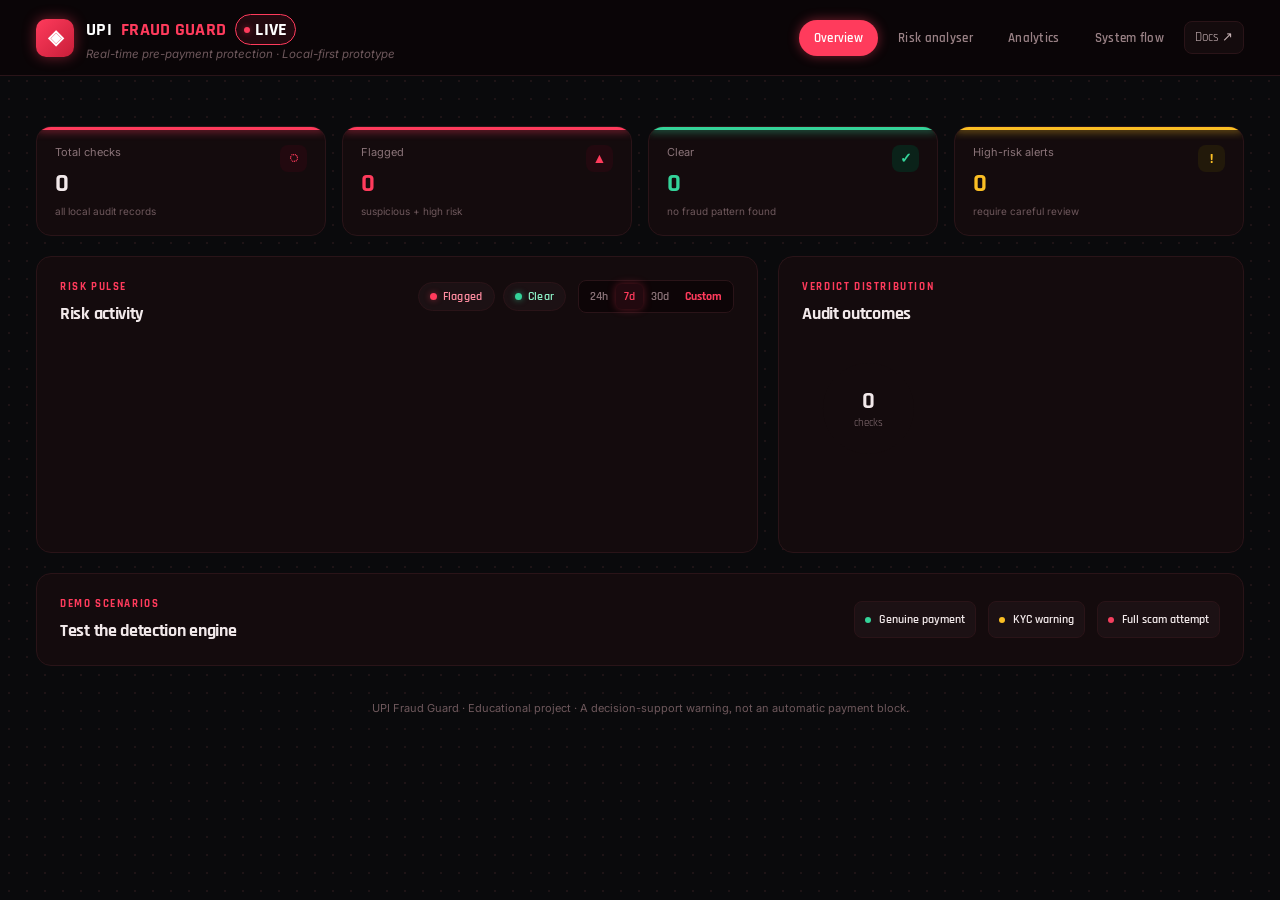
==== frontend/index.html @ fea25a8d "1st Commit" ====
<!doctype html><html lang="en"><head><meta charset="utf-8"><meta name="viewport" content="width=device-width,initial-scale=1"><title>UPI Fraud Guard</title><link rel="stylesheet" href="style.css"></head><body>
<header class="topbar"><div class="topbar-brand"><b>◈</b><div><div class="topbar-name"><span>UPI</span><strong>FRAUD GUARD</strong><span class="live-badge"><i></i>LIVE</span></div><p>Real-time pre-payment protection · Local-first prototype</p></div></div><nav class="topbar-nav"><button class="nav active" data-tab="overview">Overview</button><button class="nav" data-tab="analyse">Risk analyser</button><button class="nav" data-tab="analytics">Analytics</button><button class="nav" data-tab="flow">System flow</button><button class="icon-btn" title="Open developer API" onclick="window.open('/api-docs','_blank')">Docs ↗</button></nav></header>
<main>
<section id="overview" class="tab active">
<div class="metrics"><article>
<span>◌</span><p>Total checks</p><b id="metric-total">0</b><small>all local audit records</small></article><article><span>▲</span><p>Flagged</p><b id="metric-flagged">0</b><small>suspicious + high risk</small></article><article><span>✓</span><p>Clear</p><b id="metric-clear">0</b><small>no fraud pattern found</small></article><article><span>!</span><p>High-risk alerts</p><b id="metric-alerts">0</b><small>require careful review</small></article></div>
<div class="overview-grid"><section class="panel trend"><div class="panel-title"><div><p class="eyebrow">RISK PULSE</p><h3>Risk activity</h3></div><div style="display:flex;align-items:center;gap:12px;flex-wrap:wrap"><div class="chip-legend"><span class="chip danger"><i></i>Flagged</span><span class="chip safe"><i></i>Clear</span></div><div class="range"><button data-range="1">24h</button><button class="selected" data-range="7">7d</button><button data-range="30">30d</button><button class="goto-custom" data-goto="analytics" data-open-custom="1">Custom</button></div></div></div><div id="pulse-chart" class="chart"></div></section><section class="panel distribution"><p class="eyebrow">VERDICT DISTRIBUTION</p><h3>Audit outcomes</h3><div class="donut-wrap"><div id="donut" class="donut"><b id="donut-total">0</b><small>checks</small></div><div id="legend" class="legend"></div></div></section></div>
<section class="panel quick"><div><p class="eyebrow">DEMO SCENARIOS</p><h3>Test the detection engine</h3></div><button class="scenario safe" data-scenario="safe"><i></i> Genuine payment</button><button class="scenario warning" data-scenario="warning"><i></i> KYC warning</button><button class="scenario danger" data-scenario="danger"><i></i> Full scam attempt</button></section></section>
<section id="analyse" class="tab"><div class="two-col"><form id="risk-form" class="panel form-panel"><div class="panel-title"><div><p class="eyebrow">MULTIMODAL ANALYSER</p><h3>Check a payment request</h3></div><button type="button" id="clear" class="text-btn">Clear</button></div><p class="hint">Use any one signal or combine all of them for a fuller risk picture.</p><label>Message content <small>SMS, WhatsApp, email</small><textarea id="message" placeholder="Paste the payment message here..."></textarea></label><label>Link or QR payment payload <small>URL or upi://pay?... value</small><input id="url-qr" placeholder="https://... or upi://pay?..." autocomplete="off"></label><div class="qr-upload"><div><b>Scan a QR image</b><small>PNG or JPG · decoded locally, never stored</small></div><label class="upload-btn">Choose QR image<input id="qr-image" type="file" accept="image/*"></label></div><p id="qr-status" class="qr-status"></p><div class="form-grid"><label>Amount <small>₹</small><input id="amount" type="number" min="0" placeholder="2500"></label><label>Recipient <small>UPI ID / name</small><input id="recipient" placeholder="name@upi"></label><label>Payments in last hour<input id="frequency" type="number" min="0" placeholder="1"></label><label class="switch-label">New recipient<input id="new-recipient" type="checkbox"><span class="switch"></span></label></div><button id="check-btn" class="analyse-btn">Analyse payment risk <b>→</b></button></form><section id="result" class="panel result empty"><p class="eyebrow">LIVE VERDICT</p><div class="result-placeholder"><div class="scan">⌁</div><h3>Ready to scan</h3><p>Your risk score and the reasons behind it will appear here.</p></div></section></div><section class="panel module-panel"><div class="panel-title"><div><p class="eyebrow">SIGNAL BREAKDOWN</p><h3>Module confidence</h3></div><span class="pill soft">Explainable</span></div><div id="modules" class="module-bars"><div class="module-empty">Run a check to see independent module scores.</div></div></section></section>
<section id="analytics" class="tab"><div class="analytics-head"><div><p class="eyebrow">LOCAL AUDIT INTELLIGENCE</p><h2>Evidence, not just alerts.</h2><p>Every check stays on this device. Change the range, or pick an exact date and time window, to explore patterns in the local audit trail.</p></div><div class="range-block"><div class="range large"><button data-range="1">24 hours</button><button class="selected" data-range="7">7 days</button><button data-range="30">30 days</button><button data-range="custom" id="customToggle">Custom range</button></div><div id="customRangeBar" class="custom-range-bar"><label>From<input type="datetime-local" id="rangeFrom"></label><label>To<input type="datetime-local" id="rangeTo"></label><button id="applyCustomRange" class="text-btn primary">Apply</button><span id="customRangeError" class="range-error"></span></div></div></div><div class="analytics-grid"><section class="panel analytics-chart"><p class="eyebrow">RISK TREND</p><div style="display:flex;justify-content:space-between;align-items:start;flex-wrap:wrap;gap:10px"><h3>Flagged vs. clear checks</h3><div class="chip-legend"><span class="chip danger"><i></i>Flagged</span><span class="chip safe"><i></i>Clear</span></div></div><p id="chart-window-label" class="chart-window-label"></p><div id="analytics-chart" class="chart big"></div></section><section class="panel"><p class="eyebrow">RISK COMPOSITION</p><h3>Verdict share</h3><div id="analytics-legend" class="big-legend"></div></section></div><section class="panel audit"><div class="panel-title"><div><p class="eyebrow">AUDIT TRAIL</p><h3>Recent decisions</h3><small id="audit-window-label" class="audit-window-label"></small></div><button id="refresh-history" class="text-btn">Refresh data</button></div><div id="history-list" class="history-empty">No completed checks yet.</div></section></section>
<section id="flow" class="tab"><div class="flow-intro"><p class="eyebrow">SYSTEM ARCHITECTURE</p><h2>Four layers.<br><em>One clear warning.</em></h2><p>The system scores whichever information is available, fuses the independent signals, and gives a human-readable reason before a payment is made.</p></div><div class="flow"><article><span class="flow-icon violet">✦</span><p>01 / Input layer</p><h3>Capture signals</h3><small>Message · Link · QR image · Payment context</small></article><i>→</i><article><span class="flow-icon blue">⌁</span><p>02 / Detection</p><h3>Analyse separately</h3><small>NLP model · QR decoder · Behavioural risk</small></article><i>→</i><article><span class="flow-icon orange">◌</span><p>03 / Risk fusion</p><h3>Weight the evidence</h3><small>Normalised scores · escalation logic</small></article><i>→</i><article><span class="flow-icon green">✓</span><p>04 / Explain</p><h3>Warn the user</h3><small>Safe · Suspicious · High Risk</small></article></div><div class="panel capabilities"><p class="eyebrow">IMPLEMENTATION STATUS</p><div><span>Message classifier <b>Model-backed</b></span><span>URL &amp; QR link scoring <b>Model-backed</b></span><span>Transaction pattern checks <b>Model-backed</b></span><span>Local audit &amp; analytics <b>SQLite-backed</b></span></div></div><section class="panel model-quality"><p class="eyebrow">MODEL EVALUATION</p><h3>Held-out test performance, per module</h3><div id="model-metrics-groups"></div></section></section>
<footer>UPI Fraud Guard · Educational project · A decision-support warning, not an automatic payment block.</footer></main><script src="script.js"></script></body></html>
---- frontend/style.css ----
@import url('https://fonts.googleapis.com/css2?family=Rajdhani:wght@500;600;700&family=Inter:wght@400;500;600;700&display=swap');
:root{--bg:#0A0A0C;--panel:#140B0D;--panel2:#1C1114;--ink:#F2E9EA;--muted:#8A7378;--line:#2A1418;--red:#FF3B5C;--red2:#C81E39;--redglow:rgba(255,59,92,.45);--mint:#34D399;--orange:#FBBF24;--danger:#F43F5E;--panel-solid:#140B0D}
*{box-sizing:border-box}
body{margin:0;background:var(--bg);background-image:radial-gradient(#1E1416 1px,transparent 1px);background-size:18px 18px;color:var(--ink);font-family:'Rajdhani',sans-serif;font-size:14px}
h1,h2,h3,.eyebrow,button,.pill,.badge,.verdict-tag{font-family:'Rajdhani',sans-serif}
p,li,.hint,.result p{font-family:'Inter',sans-serif}

.topbar{position:sticky;top:0;z-index:10;display:flex;justify-content:space-between;align-items:center;gap:20px;padding:14px 36px;background:#0A0507;border-bottom:1px solid var(--line);flex-wrap:wrap}
.topbar-brand{display:flex;align-items:center;gap:12px}
.topbar-brand>b{background:linear-gradient(135deg,var(--red),var(--red2));width:38px;height:38px;display:grid;place-items:center;border-radius:10px;font-size:20px;color:#fff;box-shadow:0 0 14px var(--redglow);flex-shrink:0}
.topbar-name{display:flex;align-items:center;gap:9px}
.topbar-name span{color:#fff;font:700 18px 'Rajdhani';letter-spacing:.3px}
.topbar-name strong{color:var(--red);font:700 18px 'Rajdhani';letter-spacing:.3px}
.live-badge{display:flex;align-items:center;gap:5px;background:#22090F;border:1px solid var(--red);color:var(--red);font:700 10px 'Rajdhani';letter-spacing:.8px;padding:3px 8px;border-radius:20px}
.live-badge i{width:6px;height:6px;border-radius:50%;background:var(--red);box-shadow:0 0 6px var(--redglow);animation:pulse 1.8s infinite}
.topbar-brand p{margin:2px 0 0;color:#6E585C;font-size:11.5px;font-family:'Inter';font-style:italic}
.topbar-nav{display:flex;align-items:center;gap:5px;flex-wrap:wrap}
.nav{border:1px solid transparent;background:transparent;color:#9A8286;padding:9px 14px;border-radius:20px;font:600 13px 'Rajdhani';letter-spacing:.3px;cursor:pointer}
.nav:hover{background:#1C1114;color:#F2E9EA}
.nav.active{background:var(--red);color:#fff;box-shadow:0 0 12px var(--redglow)}

main{padding:30px 36px;max-width:1560px}
.eyebrow{margin:0 0 8px;color:var(--red);font:700 11px 'Rajdhani';letter-spacing:1.6px;text-transform:uppercase}
h1{font-size:26px;font-weight:700;letter-spacing:-.5px;margin:0}
h2,h3{margin:0;font-weight:700;letter-spacing:-.3px}
.header-actions{display:flex;gap:10px}
.pill{padding:8px 12px;background:#140B0D;border:1px solid var(--line);border-radius:20px;color:#E8DCDE;font:600 12px 'Rajdhani';letter-spacing:.3px}
.pill i{width:8px;height:8px;background:var(--mint);border-radius:50%;display:inline-block;margin-right:6px;box-shadow:0 0 6px 2px rgba(52,211,153,.6);animation:pulse 1.8s infinite}
.pill.soft{background:#1C1114;color:var(--red);border-color:var(--red)}
.chip-legend{display:flex;gap:8px}
.chip{display:flex;align-items:center;gap:6px;padding:6px 11px;border-radius:20px;font:600 12px 'Rajdhani';letter-spacing:.3px;background:var(--panel2);border:1px solid var(--line)}
.chip i{width:7px;height:7px;border-radius:50%}
.chip.danger{color:#FF8CA0}.chip.danger i{background:var(--red);box-shadow:0 0 6px var(--redglow)}
.chip.safe{color:#8CF0C6}.chip.safe i{background:var(--mint);box-shadow:0 0 6px rgba(52,211,153,.6)}
.icon-btn,.text-btn{border:1px solid var(--line);background:var(--panel);color:#C9B4B7;border-radius:8px;padding:7px 10px;cursor:pointer;font-family:'Rajdhani'}
.icon-btn:hover,.text-btn:hover{border-color:var(--red);color:#fff}
.tab{display:none}.tab.active{display:block}

.hero{min-height:305px;border-radius:20px;padding:47px 54px;position:relative;overflow:hidden;color:#fff;background:linear-gradient(120deg,#0F0509,#2A0810 55%,#5C0F18);border:1px solid var(--line)}
.hero:before{content:"";position:absolute;width:550px;height:550px;border-radius:50%;background:radial-gradient(circle,rgba(255,59,92,.28),transparent 70%);right:-160px;top:-260px}
.hero>div:first-child{position:relative;z-index:2;max-width:515px}
.hero .eyebrow{color:#FF8CA0}
.hero h2{font-size:46px;line-height:1.06;letter-spacing:-1.6px;font-weight:700}
.hero em,.flow-intro em{font-style:normal;color:var(--red)}
.hero p:not(.eyebrow){color:#D9C2C6;line-height:1.7;max-width:480px;font-family:'Inter'}
.cta,.analyse-btn{border:0;background:linear-gradient(100deg,var(--red),var(--red2));color:#fff;padding:13px 16px;border-radius:9px;font:700 14px 'Rajdhani';letter-spacing:.3px;cursor:pointer;margin-top:10px;box-shadow:0 0 18px var(--redglow)}
.cta b,.analyse-btn b{margin-left:18px;font-size:17px}
.orb-wrap{position:absolute;right:80px;top:24px;width:260px;height:260px}
.orb{position:absolute;z-index:3;width:130px;height:130px;border-radius:50%;left:65px;top:65px;background:#140B0D;border:1px solid var(--red);color:#fff;box-shadow:0 0 30px var(--redglow),0 0 0 18px rgba(255,59,92,.06);display:flex;flex-direction:column;align-items:center;justify-content:center}
.orb span{font-size:31px;color:var(--red)}
.orb b{font-size:13px}
.orb small{font-size:9px;margin-top:3px;color:#B79399}
.orbit{position:absolute;border:1px solid rgba(255,59,92,.25);border-radius:50%}
.orbit-a{inset:10px}.orbit-b{inset:42px}
.node{position:absolute;z-index:4;color:#F2E9EA;background:rgba(255,59,92,.12);border:1px solid rgba(255,59,92,.35);border-radius:20px;padding:5px 8px;font:11px 'Rajdhani';font-weight:600}
.node-a{top:19px;left:0}.node-b{right:-4px;top:100px}.node-c{bottom:12px;left:12px}

.metrics{display:grid;grid-template-columns:repeat(4,1fr);gap:16px;margin:20px 0}
.metrics article,.panel{background:var(--panel);border:1px solid var(--line);border-radius:15px}
.metrics article{padding:18px;position:relative;overflow:hidden}
.metrics article:before{content:"";position:absolute;top:0;left:0;right:0;height:3px;background:var(--red);box-shadow:0 0 10px var(--red)}
.metrics article:nth-child(3):before{background:var(--mint);box-shadow:0 0 10px var(--mint)}
.metrics article:nth-child(4):before{background:var(--orange);box-shadow:0 0 10px var(--orange)}
.metrics article:nth-child(3)>span{background:#0A2219;color:var(--mint)}
.metrics article:nth-child(4)>span{background:#22190A;color:var(--orange)}
.metrics article>span{position:absolute;right:18px;top:18px;width:27px;height:27px;border-radius:8px;display:grid;place-items:center;background:#22090F;color:var(--red);font-weight:bold}
.metrics p{font-size:11px;color:var(--muted);margin:0 0 8px;font-family:'Inter'}
.metrics b{font-size:26px;letter-spacing:-.5px;font-weight:700}
.metrics article:nth-child(2) b{color:var(--red)}
.metrics article:nth-child(3) b{color:var(--mint)}
.metrics article:nth-child(4) b{color:var(--orange)}
.metrics small{display:block;color:#6E585C;font-size:10px;margin-top:5px;font-family:'Inter'}

.overview-grid,.two-col,.analytics-grid{display:grid;grid-template-columns:1.55fr 1fr;gap:20px}
.panel{padding:23px}
.panel-title{display:flex;justify-content:space-between;align-items:start}
.panel h3{font-size:18px}
.range{display:flex;background:#0D0507;padding:3px;border-radius:8px;border:1px solid var(--line)}
.range button{border:0;background:transparent;color:#8A7378;padding:5px 8px;border-radius:6px;font:600 12px 'Rajdhani';cursor:pointer}
.range button.selected{background:#22090F;color:var(--red);box-shadow:0 0 8px rgba(255,59,92,.35)}
.range button.goto-custom{color:var(--red);font-weight:700}

.chart{height:190px;margin-top:14px;display:flex;gap:8px}.chart.big{height:270px}
.chart-yaxis{display:flex;flex-direction:column;justify-content:space-between;color:#6E585C;font:10px 'Rajdhani';padding:2px 0 20px;text-align:right;width:30px;flex-shrink:0}
.chart-body{flex:1;display:flex;flex-direction:column;min-width:0;min-height:0}
.chart-plot{position:relative;flex:1 1 0;min-height:0}
.chart-plot svg{position:absolute;inset:0;width:100%;height:100%;display:block;overflow:visible}
.chart-line{fill:none;stroke:var(--red);stroke-width:2;stroke-linejoin:round;stroke-linecap:round;filter:drop-shadow(0 0 3px rgba(255,59,92,.7)) drop-shadow(0 0 8px rgba(255,59,92,.4))}
.chart-line.green{stroke:var(--mint);filter:drop-shadow(0 0 3px rgba(52,211,153,.7)) drop-shadow(0 0 8px rgba(52,211,153,.4))}
.chart-dot{position:absolute;width:7px;height:7px;border-radius:50%;background:var(--red);box-shadow:0 0 6px 1px var(--redglow);transform:translate(-50%,-50%);cursor:pointer;transition:.15s}
.chart-dot.green{background:var(--mint);box-shadow:0 0 6px 1px rgba(52,211,153,.5)}
.chart-dot:hover{width:10px;height:10px;box-shadow:0 0 10px 3px var(--redglow)}
.chart-dot.green:hover{box-shadow:0 0 10px 3px rgba(52,211,153,.5)}
.chart-dot.last{width:11px;height:11px;background:#0A0A0C;border:2px solid var(--red);box-shadow:0 0 12px 3px var(--redglow)}
.chart-dot.green.last{border-color:var(--mint);box-shadow:0 0 12px 3px rgba(52,211,153,.5)}
.chart-dot.pulse{width:13px;height:13px;background:#0A0A0C;border:3px solid var(--red);box-shadow:0 0 16px 4px var(--redglow)}
.chart-dot.pulse:before{content:"";position:absolute;inset:-13px;border:2px solid var(--red);border-radius:50%;opacity:.55;animation:ping 2.2s cubic-bezier(0,0,.2,1) infinite}
.chart-legend{display:flex;gap:8px;margin-right:10px}
.chart-legend span{display:flex;align-items:center;gap:6px;font:600 11px 'Rajdhani';letter-spacing:.3px;padding:5px 10px;border-radius:16px;background:#0D0507;border:1px solid var(--line);color:#B79399}
.chart-legend span:before{content:"";width:7px;height:7px;border-radius:50%}
.chart-legend span.risk{color:var(--red);border-color:rgba(255,59,92,.4)}
.chart-legend span.risk:before{background:var(--red);box-shadow:0 0 5px var(--redglow)}
.chart-legend span.vol{color:var(--mint);border-color:rgba(52,211,153,.4)}
.chart-legend span.vol:before{background:var(--mint);box-shadow:0 0 5px rgba(52,211,153,.5)}
.chart-labels{display:flex;justify-content:space-between;color:#6E585C;font:11px 'Rajdhani';padding:6px 2px 0;flex-wrap:wrap;gap:4px;flex-shrink:0}
.chart-labels span[style*="flex:1"]{color:#8A7378}
.chart-empty{margin:auto;color:#6E585C;font-size:12px;text-align:center;font-family:'Inter'}
@keyframes ping{0%{transform:scale(.4);opacity:.6}100%{transform:scale(2);opacity:0}}

.distribution h3{margin-bottom:17px}
.donut-wrap{display:flex;gap:25px;align-items:center}
.donut{width:132px;height:132px;border-radius:50%;position:relative;display:flex;flex-direction:column;justify-content:center;align-items:center}
.donut:after{content:"";position:absolute;width:91px;height:91px;border-radius:50%;background:var(--panel)}
.donut b,.donut small{z-index:1}
.donut b{font-size:24px}
.donut small{font:11px 'Rajdhani';color:var(--muted)}
.legend{flex:1}
.legend p{font-size:13px;color:#C9B4B7;display:flex;align-items:center;gap:7px;font-family:'Inter'}
.legend i,.big-legend i{width:8px;height:8px;border-radius:50%}
.green{background:var(--mint)}.orange{background:var(--orange)}.red{background:var(--danger)}
.legend b{margin-left:auto}

.quick{display:flex;align-items:center;gap:12px;margin-top:20px}
.quick>div{margin-right:auto}
.scenario{border:1px solid var(--line);background:var(--panel2);color:var(--ink);padding:10px;border-radius:8px;font:600 12px 'Rajdhani';cursor:pointer}
.scenario:hover{border-color:var(--red)}
.scenario i{display:inline-block;width:6px;height:6px;border-radius:50%;margin-right:5px}
.scenario.safe i{background:var(--mint)}.scenario.warning i{background:var(--orange)}.scenario.danger i{background:var(--danger)}

.form-panel label{display:block;margin-top:17px;font-size:13px;font-weight:700;color:#D9C2C6;font-family:'Rajdhani'}
.form-panel label small{font-size:11px;font-weight:500;color:#6E585C;margin-left:4px;font-family:'Inter'}
input,textarea{width:100%;margin-top:7px;border:1px solid var(--line);border-radius:8px;padding:11px;font:13px 'Inter';color:var(--ink);background:#0D0507}
textarea{height:80px;resize:vertical}
input:focus,textarea:focus{outline:2px solid rgba(255,59,92,.25);border-color:var(--red)}
.hint{font-size:12px;color:#8A7378;line-height:1.5;font-family:'Inter'}
.form-grid{display:grid;grid-template-columns:1fr 1fr;gap:0 13px}
.switch-label{display:flex!important;align-items:center;gap:9px;margin-top:32px!important}
.switch-label input{display:none}
.switch{width:36px;height:20px;background:#2A1418;border-radius:20px;position:relative}
.switch:after{content:"";position:absolute;width:15px;height:15px;top:2.5px;left:3px;border-radius:50%;background:#fff;transition:.2s}
.switch-label input:checked+.switch{background:var(--red)}
.switch-label input:checked+.switch:after{left:18px}
.analyse-btn{width:100%;margin-top:21px}

.result{min-height:394px}
.result-placeholder{text-align:center;color:#8A7378;margin-top:85px;font-size:13px;font-family:'Inter'}
.scan{font-size:38px;color:var(--red);margin-bottom:11px}
.result-placeholder h3{color:var(--ink);margin-bottom:6px}
.verdict{display:flex;justify-content:space-between;align-items:center;margin:17px 0}
.verdict-tag{font:700 13px 'Rajdhani';letter-spacing:.3px}
.verdict h2{font-size:42px;margin:6px 0;font-weight:700}
.verdict h2 small{font:12px 'Rajdhani';color:#6E585C;margin-left:4px}
.verdict p,.result.error p{font-size:13px;line-height:1.6;color:#B79399;font-family:'Inter'}
.score-ring{width:90px;height:90px;border-radius:50%;background:conic-gradient(currentColor calc(var(--p)*1%),#22090F 0);display:flex;flex-direction:column;justify-content:center;align-items:center;position:relative}
.score-ring:after{content:"";position:absolute;inset:8px;border-radius:50%;background:var(--panel)}
.score-ring b,.score-ring small{z-index:1}
.score-ring b{font-size:19px}
.score-ring small{font:10px 'Rajdhani';color:#8A7378}
.result.safe{color:var(--mint)}
.result.warning{color:var(--orange)}
.result.danger,.result.error{color:var(--danger)}
.result .eyebrow,.result li,.reason-title{color:var(--ink)}
.reason-title{font-size:12px;font-weight:700;border-top:1px solid var(--line);padding-top:16px;font-family:'Rajdhani';letter-spacing:.3px}
.shap-hint{font-size:11.5px;color:#8A7378;line-height:1.5;margin:4px 0 12px;font-family:'Inter'}
.shap-group{margin-bottom:14px}
.shap-group>small{display:block;font-weight:700;color:#C9B4B7;font-size:11px;margin-bottom:7px;text-transform:uppercase;letter-spacing:.4px}
.shap-row{display:grid;grid-template-columns:1fr 70px 55px;align-items:center;gap:8px;padding:4px 0;font-size:12.5px;color:#B79399;font-family:'Inter'}
.shap-row i{height:6px;border-radius:6px;background:#22090F;display:block;overflow:hidden}
.shap-row.up i b{display:block;height:100%;background:var(--danger);border-radius:inherit}
.shap-row.down i b{display:block;height:100%;background:var(--mint);border-radius:inherit}
.shap-row small{font:11px 'Rajdhani';text-align:right}
.shap-row.up small{color:var(--danger)}
.shap-row.down small{color:var(--mint)}
.result ul{padding-left:18px;color:#C9B4B7;font-size:13px;line-height:1.85;font-family:'Inter'}

.module-panel{margin-top:20px}
.module-bars{display:grid;grid-template-columns:repeat(3,1fr);gap:26px;margin-top:18px}
.module-row span{font-size:13px}
.module-row>div{display:flex;align-items:center;gap:9px;margin-top:9px}
.module-row i{height:7px;border-radius:8px;background:#22090F;display:block;flex:1;overflow:hidden}
.module-row i b{display:block;height:100%;background:linear-gradient(90deg,var(--red2),var(--red));border-radius:inherit}
.module-row strong{font:12px 'Rajdhani'}
.module-empty{grid-column:1/-1;color:#6E585C;font-size:13px;font-family:'Inter'}

.analytics-head{display:flex;justify-content:space-between;align-items:end;margin-bottom:26px}
.analytics-head h2,.flow-intro h2{font-size:35px;letter-spacing:-1px;font-weight:700}
.analytics-head p:not(.eyebrow),.flow-intro>p:not(.eyebrow){max-width:510px;color:#B79399;font-size:13px;line-height:1.7;font-family:'Inter'}
.analytics-grid{grid-template-columns:1.6fr .8fr}
.big-legend{margin-top:22px}
.big-legend div{display:flex;gap:10px;align-items:center;padding:16px 0;border-bottom:1px solid var(--line);font-size:14px;font-family:'Inter'}
.big-legend b{margin-left:auto}
.audit{margin-top:20px}
.history-empty{color:#6E585C;padding-top:17px;font-size:13px;font-family:'Inter'}
.table{margin-top:18px}
.tr{display:grid;grid-template-columns:1fr 2fr .8fr 1.2fr;gap:10px;border-top:1px solid var(--line);padding:13px 2px;color:#C9B4B7;font-size:13px;font-family:'Inter'}
.tr.th{font:700 11px 'Rajdhani';letter-spacing:.8px;color:#6E585C}
.badge{font-size:12px;font-family:'Rajdhani';font-weight:700}
.badge.safe{color:var(--mint)}.badge.warning{color:var(--orange)}.badge.danger{color:var(--danger)}

.flow-intro{max-width:590px}
.flow{display:grid;grid-template-columns:1fr auto 1fr auto 1fr auto 1fr;align-items:center;gap:13px;margin-top:42px}
.flow article{border:1px solid var(--line);background:var(--panel);border-radius:13px;padding:17px;min-height:178px}
.flow>i{font-style:normal;color:var(--red);font-size:24px}
.flow-icon{width:31px;height:31px;border-radius:8px;display:grid;place-items:center;margin-bottom:20px}
.violet{background:#22090F;color:var(--red)}
.blue{background:#0F1A22;color:#4FA3D1}
.flow .orange{background:#22190A;color:var(--orange)}
.flow .green{background:#0A2219;color:var(--mint)}
.flow article p{font:11px 'Rajdhani';color:#6E585C;letter-spacing:.3px}
.flow article h3{font-size:16px;margin-bottom:8px}
.flow article small{color:#B79399;font-size:12px;line-height:1.6;font-family:'Inter'}
.capabilities{margin-top:35px}
.capabilities>div{display:grid;grid-template-columns:repeat(4,1fr);gap:10px;margin-top:17px}
.capabilities span{padding:12px;background:#0D0507;border-radius:8px;font-size:12px;color:#B79399;font-family:'Inter'}
.capabilities b{display:block;color:var(--ink);margin-top:4px;font-size:12px;font-family:'Rajdhani'}
footer{text-align:center;color:#6E585C;font-size:11px;padding-top:35px;font-family:'Inter'}

.qr-upload{border:1px dashed var(--line);background:#0D0507;border-radius:9px;padding:11px 12px;margin-top:13px;display:flex;align-items:center;justify-content:space-between;gap:12px}
.qr-upload b{font-size:12px}
.qr-upload small{display:block;color:#6E585C;font-size:11px;margin-top:3px;font-family:'Inter'}
.upload-btn{margin:0!important;border:1px solid var(--line);border-radius:7px;background:var(--panel2);color:var(--red)!important;padding:7px 8px;white-space:nowrap;font-size:11px!important;cursor:pointer}
.upload-btn input{display:none}
.qr-status{font-size:11px;margin:6px 0 0;min-height:14px;color:#8A7378;font-family:'Inter'}
.qr-status.loading{color:var(--red)}
.qr-status.success{color:var(--mint)}
.qr-status.error{color:var(--danger)}
.range-block{display:flex;flex-direction:column;align-items:flex-end;gap:10px}
.custom-range-bar{display:none;align-items:center;gap:10px;background:#0D0507;border:1px solid var(--line);border-radius:10px;padding:10px 12px}
.custom-range-bar.open{display:flex}
.custom-range-bar label{font-size:11px;font-weight:700;color:#C9B4B7;display:flex;flex-direction:column;gap:4px}
.custom-range-bar input{margin:0;padding:7px 8px;font-size:12px;border-radius:7px;background:#0A0307}
.text-btn.primary{background:linear-gradient(100deg,var(--red),var(--red2));color:#fff;border:0;font-weight:700}
.range-error{color:var(--danger);font-size:11px;max-width:160px;font-family:'Inter'}
.chart-window-label,.audit-window-label{color:#6E585C;font-size:12px;margin:2px 0 0;display:block;font-family:'Inter'}
.model-quality{margin-top:20px}
.model-group{display:flex;align-items:center;justify-content:space-between;gap:18px;padding:14px 0;border-top:1px solid var(--line)}
.model-group:first-of-type{border-top:none}
.model-group>div:first-child{min-width:200px}
.model-group>div:first-child b{display:block;font-size:14.5px}
.model-group>div:first-child small{display:block;color:#8A7378;font-size:12px;margin-top:4px;font-family:'Inter'}
.metric-strip{display:grid;grid-template-columns:repeat(4,1fr);gap:8px;min-width:420px}
.metric-strip span{background:#0D0507;border-radius:8px;padding:11px;text-align:center;border:1px solid var(--line)}
.metric-strip small{display:block;color:#8A7378;font-size:11px;font-family:'Inter'}
.metric-strip b{display:block;color:var(--red);font-size:16px;margin-top:3px}

@keyframes pulse{0%,100%{opacity:1}50%{opacity:.35}}

@media(max-width:1000px){.orb-wrap{opacity:.5}.overview-grid,.two-col,.analytics-grid{grid-template-columns:1fr}.metrics{grid-template-columns:repeat(2,1fr)}.flow{grid-template-columns:1fr 1fr}.flow>i{display:none}.capabilities>div{grid-template-columns:1fr 1fr}}
@media(max-width:700px){.topbar{padding:12px 16px;gap:10px}.topbar-brand p{display:none}.topbar-nav{gap:0}.nav{font-size:12px;padding:8px 10px}.icon-btn{display:none}main{padding:20px 16px}.metrics{gap:9px}.metrics article{padding:14px}.quick{display:block}.quick>div{margin-bottom:12px}.scenario{margin:3px}.module-bars,.capabilities>div{grid-template-columns:1fr}.analytics-head{display:block}.range.large{margin-top:14px;display:inline-flex}.tr{grid-template-columns:1fr 1.3fr .6fr}.tr span:last-child,.tr.th span:last-child{display:none}.donut-wrap{justify-content:center}}
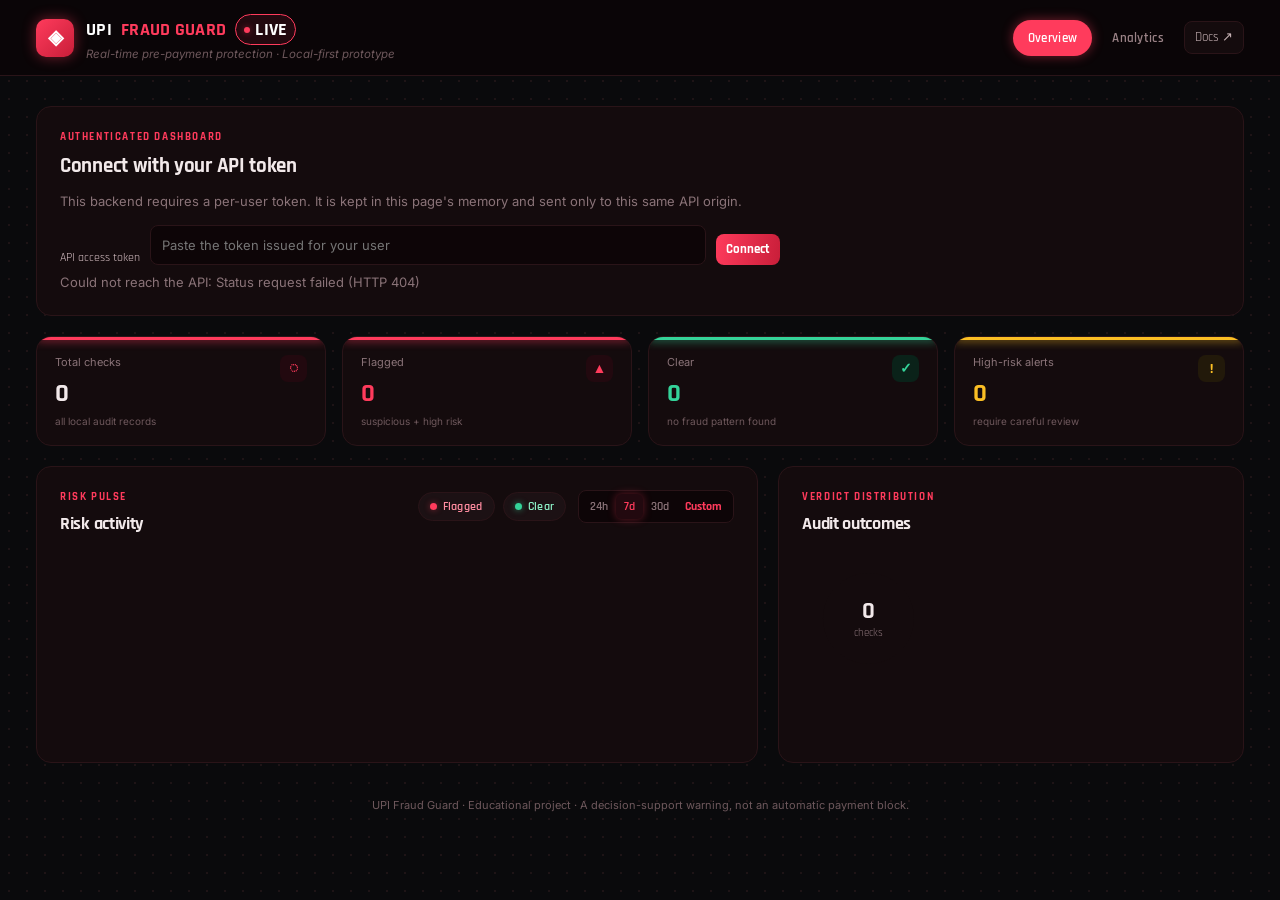
==== commit 21b1f9e9: "Integrate multilingual API updates and Android client" ====
--- a/frontend/index.html
+++ b/frontend/index.html
@@ -1,12 +1,21 @@
 <!doctype html><html lang="en"><head><meta charset="utf-8"><meta name="viewport" content="width=device-width,initial-scale=1"><title>UPI Fraud Guard</title><link rel="stylesheet" href="style.css"></head><body>
-<header class="topbar"><div class="topbar-brand"><b>◈</b><div><div class="topbar-name"><span>UPI</span><strong>FRAUD GUARD</strong><span class="live-badge"><i></i>LIVE</span></div><p>Real-time pre-payment protection · Local-first prototype</p></div></div><nav class="topbar-nav"><button class="nav active" data-tab="overview">Overview</button><button class="nav" data-tab="analyse">Risk analyser</button><button class="nav" data-tab="analytics">Analytics</button><button class="nav" data-tab="flow">System flow</button><button class="icon-btn" title="Open developer API" onclick="window.open('/api-docs','_blank')">Docs ↗</button></nav></header>
+<header class="topbar"><div class="topbar-brand"><b>◈</b><div><div class="topbar-name"><span>UPI</span><strong>FRAUD GUARD</strong><span class="live-badge"><i></i>LIVE</span></div><p>Real-time pre-payment protection · Local-first prototype</p></div></div><nav class="topbar-nav"><button class="nav active" data-tab="overview">Overview</button><button class="nav" data-tab="analytics">Analytics</button><button class="icon-btn" title="Open developer API" onclick="window.open('/api-docs','_blank')">Docs ↗</button></nav></header>
 <main>
+<section id="api-auth-gate" class="panel api-auth-gate" hidden>
+  <p class="eyebrow">AUTHENTICATED DASHBOARD</p>
+  <h2>Connect with your API token</h2>
+  <p>This backend requires a per-user token. It is kept in this page's memory and sent only to this same API origin.</p>
+  <div class="api-auth-form">
+    <label for="api-token">API access token</label>
+    <input id="api-token" type="password" autocomplete="off" spellcheck="false" placeholder="Paste the token issued for your user">
+    <button id="api-connect" class="text-btn primary">Connect</button>
+  </div>
+  <p id="api-auth-message" class="api-auth-message" role="status" aria-live="polite"></p>
+</section>
 <section id="overview" class="tab active">
 <div class="metrics"><article>
 <span>◌</span><p>Total checks</p><b id="metric-total">0</b><small>all local audit records</small></article><article><span>▲</span><p>Flagged</p><b id="metric-flagged">0</b><small>suspicious + high risk</small></article><article><span>✓</span><p>Clear</p><b id="metric-clear">0</b><small>no fraud pattern found</small></article><article><span>!</span><p>High-risk alerts</p><b id="metric-alerts">0</b><small>require careful review</small></article></div>
 <div class="overview-grid"><section class="panel trend"><div class="panel-title"><div><p class="eyebrow">RISK PULSE</p><h3>Risk activity</h3></div><div style="display:flex;align-items:center;gap:12px;flex-wrap:wrap"><div class="chip-legend"><span class="chip danger"><i></i>Flagged</span><span class="chip safe"><i></i>Clear</span></div><div class="range"><button data-range="1">24h</button><button class="selected" data-range="7">7d</button><button data-range="30">30d</button><button class="goto-custom" data-goto="analytics" data-open-custom="1">Custom</button></div></div></div><div id="pulse-chart" class="chart"></div></section><section class="panel distribution"><p class="eyebrow">VERDICT DISTRIBUTION</p><h3>Audit outcomes</h3><div class="donut-wrap"><div id="donut" class="donut"><b id="donut-total">0</b><small>checks</small></div><div id="legend" class="legend"></div></div></section></div>
-<section class="panel quick"><div><p class="eyebrow">DEMO SCENARIOS</p><h3>Test the detection engine</h3></div><button class="scenario safe" data-scenario="safe"><i></i> Genuine payment</button><button class="scenario warning" data-scenario="warning"><i></i> KYC warning</button><button class="scenario danger" data-scenario="danger"><i></i> Full scam attempt</button></section></section>
-<section id="analyse" class="tab"><div class="two-col"><form id="risk-form" class="panel form-panel"><div class="panel-title"><div><p class="eyebrow">MULTIMODAL ANALYSER</p><h3>Check a payment request</h3></div><button type="button" id="clear" class="text-btn">Clear</button></div><p class="hint">Use any one signal or combine all of them for a fuller risk picture.</p><label>Message content <small>SMS, WhatsApp, email</small><textarea id="message" placeholder="Paste the payment message here..."></textarea></label><label>Link or QR payment payload <small>URL or upi://pay?... value</small><input id="url-qr" placeholder="https://... or upi://pay?..." autocomplete="off"></label><div class="qr-upload"><div><b>Scan a QR image</b><small>PNG or JPG · decoded locally, never stored</small></div><label class="upload-btn">Choose QR image<input id="qr-image" type="file" accept="image/*"></label></div><p id="qr-status" class="qr-status"></p><div class="form-grid"><label>Amount <small>₹</small><input id="amount" type="number" min="0" placeholder="2500"></label><label>Recipient <small>UPI ID / name</small><input id="recipient" placeholder="name@upi"></label><label>Payments in last hour<input id="frequency" type="number" min="0" placeholder="1"></label><label class="switch-label">New recipient<input id="new-recipient" type="checkbox"><span class="switch"></span></label></div><button id="check-btn" class="analyse-btn">Analyse payment risk <b>→</b></button></form><section id="result" class="panel result empty"><p class="eyebrow">LIVE VERDICT</p><div class="result-placeholder"><div class="scan">⌁</div><h3>Ready to scan</h3><p>Your risk score and the reasons behind it will appear here.</p></div></section></div><section class="panel module-panel"><div class="panel-title"><div><p class="eyebrow">SIGNAL BREAKDOWN</p><h3>Module confidence</h3></div><span class="pill soft">Explainable</span></div><div id="modules" class="module-bars"><div class="module-empty">Run a check to see independent module scores.</div></div></section></section>
-<section id="analytics" class="tab"><div class="analytics-head"><div><p class="eyebrow">LOCAL AUDIT INTELLIGENCE</p><h2>Evidence, not just alerts.</h2><p>Every check stays on this device. Change the range, or pick an exact date and time window, to explore patterns in the local audit trail.</p></div><div class="range-block"><div class="range large"><button data-range="1">24 hours</button><button class="selected" data-range="7">7 days</button><button data-range="30">30 days</button><button data-range="custom" id="customToggle">Custom range</button></div><div id="customRangeBar" class="custom-range-bar"><label>From<input type="datetime-local" id="rangeFrom"></label><label>To<input type="datetime-local" id="rangeTo"></label><button id="applyCustomRange" class="text-btn primary">Apply</button><span id="customRangeError" class="range-error"></span></div></div></div><div class="analytics-grid"><section class="panel analytics-chart"><p class="eyebrow">RISK TREND</p><div style="display:flex;justify-content:space-between;align-items:start;flex-wrap:wrap;gap:10px"><h3>Flagged vs. clear checks</h3><div class="chip-legend"><span class="chip danger"><i></i>Flagged</span><span class="chip safe"><i></i>Clear</span></div></div><p id="chart-window-label" class="chart-window-label"></p><div id="analytics-chart" class="chart big"></div></section><section class="panel"><p class="eyebrow">RISK COMPOSITION</p><h3>Verdict share</h3><div id="analytics-legend" class="big-legend"></div></section></div><section class="panel audit"><div class="panel-title"><div><p class="eyebrow">AUDIT TRAIL</p><h3>Recent decisions</h3><small id="audit-window-label" class="audit-window-label"></small></div><button id="refresh-history" class="text-btn">Refresh data</button></div><div id="history-list" class="history-empty">No completed checks yet.</div></section></section>
-<section id="flow" class="tab"><div class="flow-intro"><p class="eyebrow">SYSTEM ARCHITECTURE</p><h2>Four layers.<br><em>One clear warning.</em></h2><p>The system scores whichever information is available, fuses the independent signals, and gives a human-readable reason before a payment is made.</p></div><div class="flow"><article><span class="flow-icon violet">✦</span><p>01 / Input layer</p><h3>Capture signals</h3><small>Message · Link · QR image · Payment context</small></article><i>→</i><article><span class="flow-icon blue">⌁</span><p>02 / Detection</p><h3>Analyse separately</h3><small>NLP model · QR decoder · Behavioural risk</small></article><i>→</i><article><span class="flow-icon orange">◌</span><p>03 / Risk fusion</p><h3>Weight the evidence</h3><small>Normalised scores · escalation logic</small></article><i>→</i><article><span class="flow-icon green">✓</span><p>04 / Explain</p><h3>Warn the user</h3><small>Safe · Suspicious · High Risk</small></article></div><div class="panel capabilities"><p class="eyebrow">IMPLEMENTATION STATUS</p><div><span>Message classifier <b>Model-backed</b></span><span>URL &amp; QR link scoring <b>Model-backed</b></span><span>Transaction pattern checks <b>Model-backed</b></span><span>Local audit &amp; analytics <b>SQLite-backed</b></span></div></div><section class="panel model-quality"><p class="eyebrow">MODEL EVALUATION</p><h3>Held-out test performance, per module</h3><div id="model-metrics-groups"></div></section></section>
+</section>
+<section id="analytics" class="tab"><div class="analytics-head"><div><p class="eyebrow">LOCAL AUDIT INTELLIGENCE</p><h2>Evidence, not just alerts.</h2><p>Checks are kept in this backend’s local audit log. Change the range, or pick an exact date and time window, to explore patterns.</p></div><div class="range-block"><div class="range large"><button data-range="1">24 hours</button><button class="selected" data-range="7">7 days</button><button data-range="30">30 days</button><button data-range="custom" id="customToggle">Custom range</button></div><div id="customRangeBar" class="custom-range-bar"><label>From<input type="datetime-local" id="rangeFrom"></label><label>To<input type="datetime-local" id="rangeTo"></label><button id="applyCustomRange" class="text-btn primary">Apply</button><span id="customRangeError" class="range-error"></span></div></div></div><div class="analytics-grid"><section class="panel analytics-chart"><p class="eyebrow">RISK TREND</p><div style="display:flex;justify-content:space-between;align-items:start;flex-wrap:wrap;gap:10px"><h3>Flagged vs. clear checks</h3><div class="chip-legend"><span class="chip danger"><i></i>Flagged</span><span class="chip safe"><i></i>Clear</span></div></div><p id="chart-window-label" class="chart-window-label"></p><div id="analytics-chart" class="chart big"></div></section><section class="panel"><p class="eyebrow">RISK COMPOSITION</p><h3>Verdict share</h3><div id="analytics-legend" class="big-legend"></div></section></div><section class="panel audit"><div class="panel-title"><div><p class="eyebrow">AUDIT TRAIL</p><h3>Recent decisions</h3><small id="audit-window-label" class="audit-window-label"></small></div><button id="refresh-history" class="text-btn">Refresh data</button></div><div id="history-list" class="history-empty">No completed checks yet.</div></section></section>
 <footer>UPI Fraud Guard · Educational project · A decision-support warning, not an automatic payment block.</footer></main><script src="script.js"></script></body></html>
--- a/frontend/style.css
+++ b/frontend/style.css
@@ -20,6 +20,16 @@
 .nav.active{background:var(--red);color:#fff;box-shadow:0 0 12px var(--redglow)}
 
 main{padding:30px 36px;max-width:1560px}
+.api-auth-gate{margin:0 0 20px;border-color:rgba(255,59,92,.45)}
+.api-auth-gate[hidden]{display:none}
+.api-auth-gate h2{font-size:21px;margin-bottom:8px}
+.api-auth-gate>p:not(.eyebrow){color:var(--muted);font-size:13px;line-height:1.5}
+.api-auth-form{display:flex;align-items:end;gap:10px;max-width:720px}
+.api-auth-form label{color:#D9C2C6;font-size:12px;white-space:nowrap}
+.api-auth-form input{margin-top:0}
+.api-auth-form button{white-space:nowrap}
+.api-auth-message{min-height:18px;margin:8px 0 0;color:#FF8CA0;font-size:12px}
+@media(max-width:640px){.api-auth-form{align-items:stretch;flex-direction:column}.api-auth-form label{margin-bottom:-6px}}
 .eyebrow{margin:0 0 8px;color:var(--red);font:700 11px 'Rajdhani';letter-spacing:1.6px;text-transform:uppercase}
 h1{font-size:26px;font-weight:700;letter-spacing:-.5px;margin:0}
 h2,h3{margin:0;font-weight:700;letter-spacing:-.3px}
